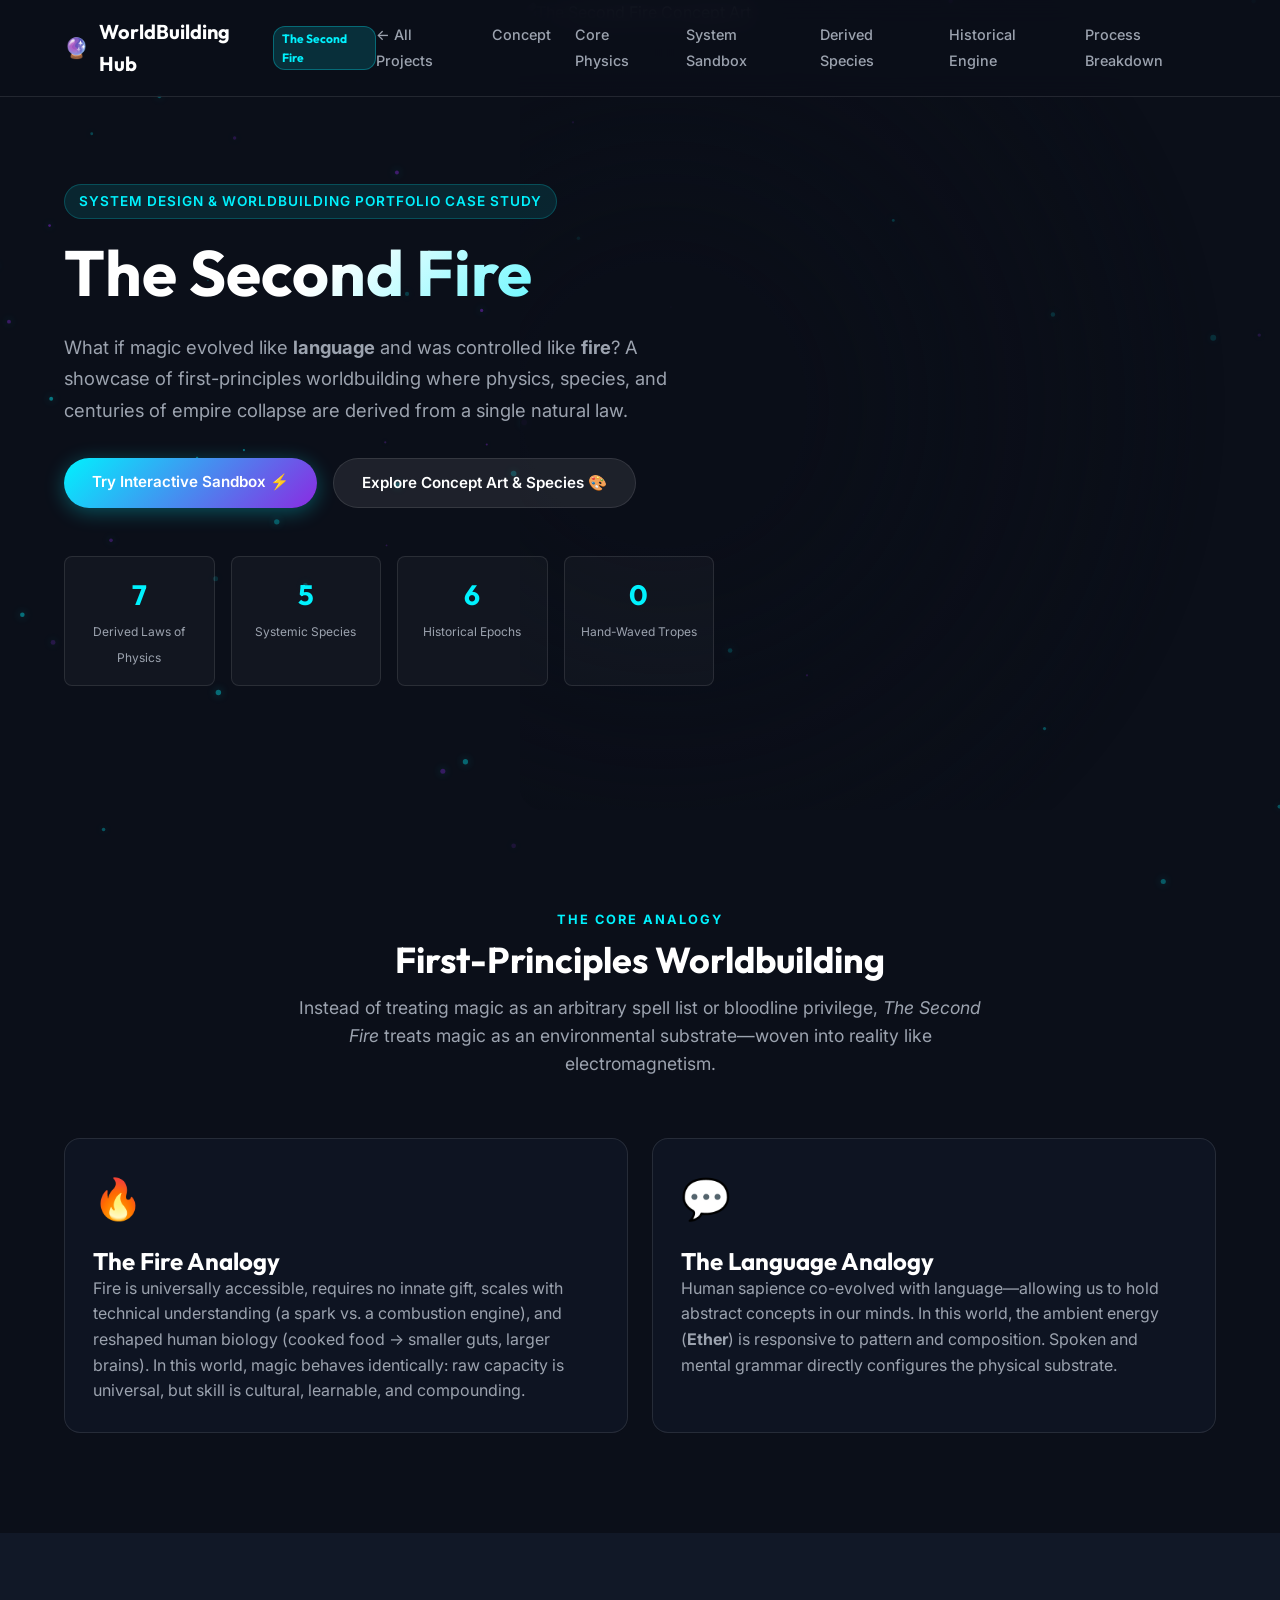
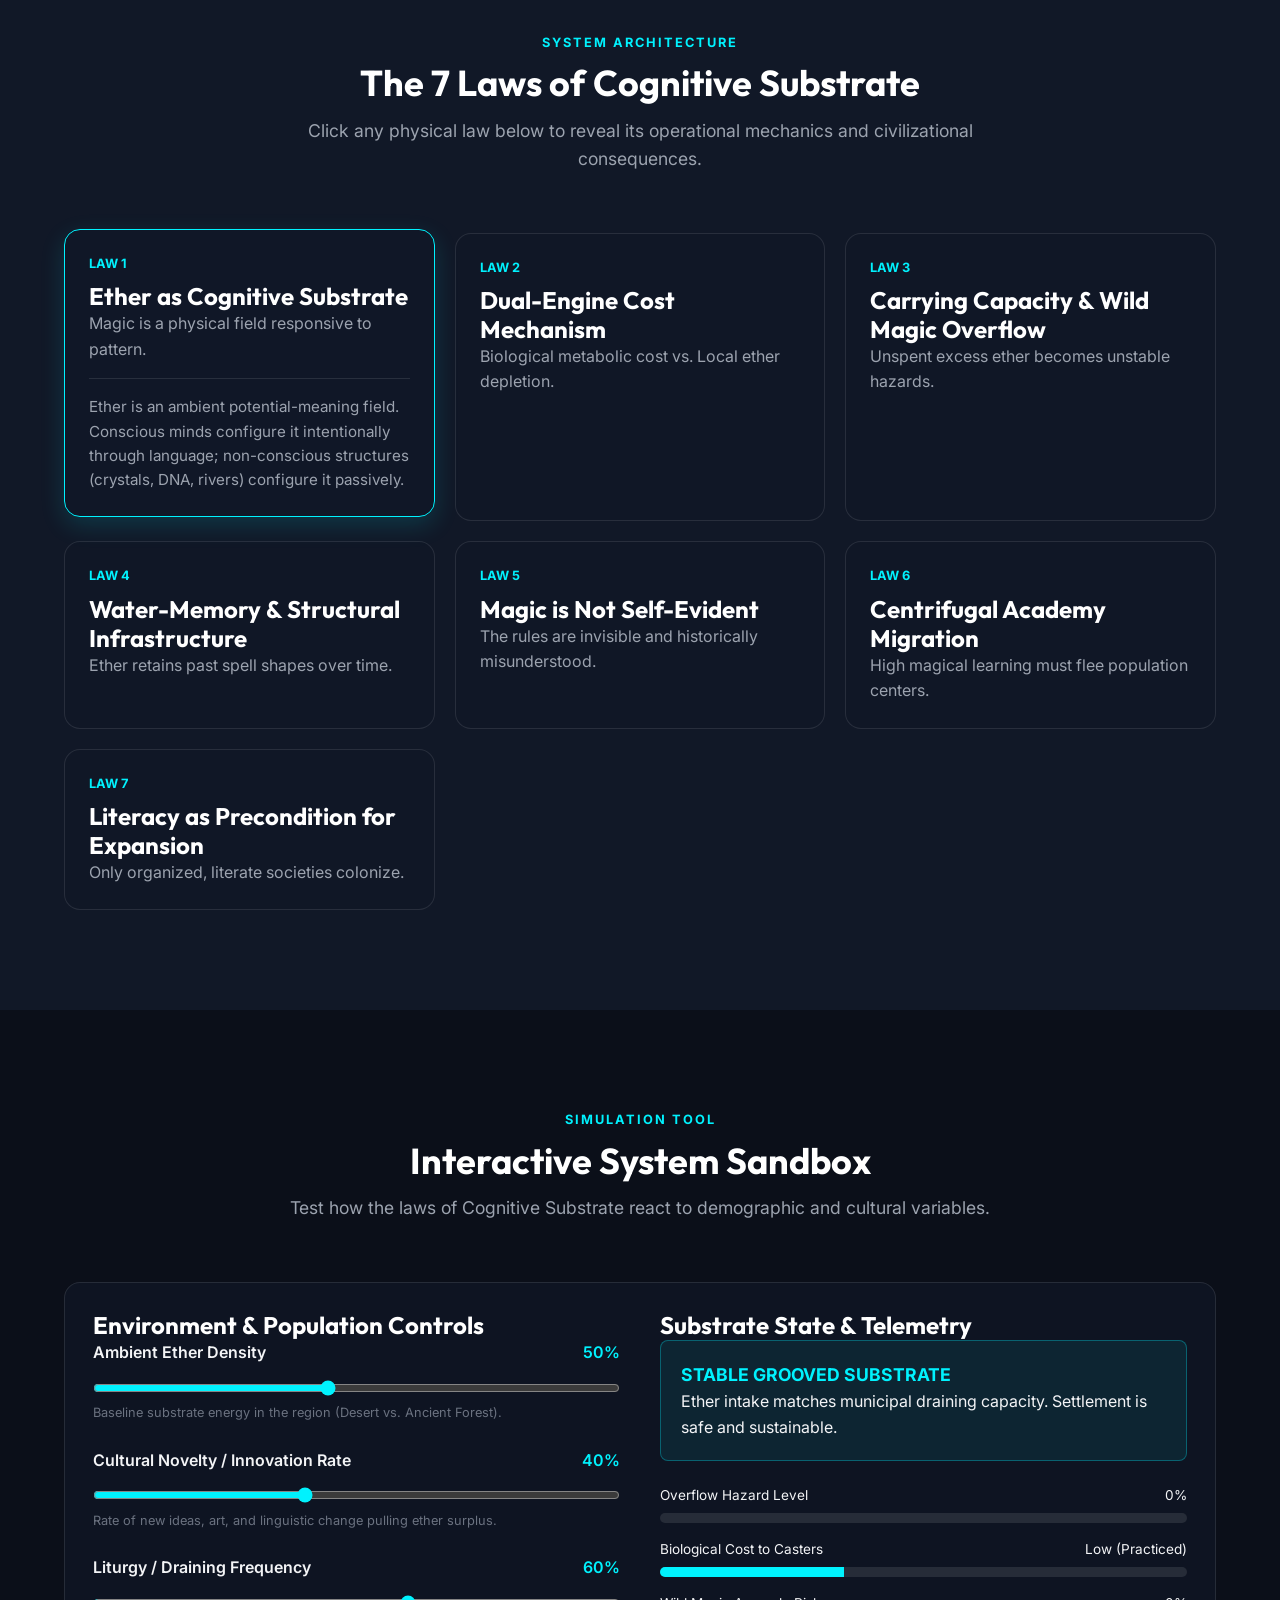
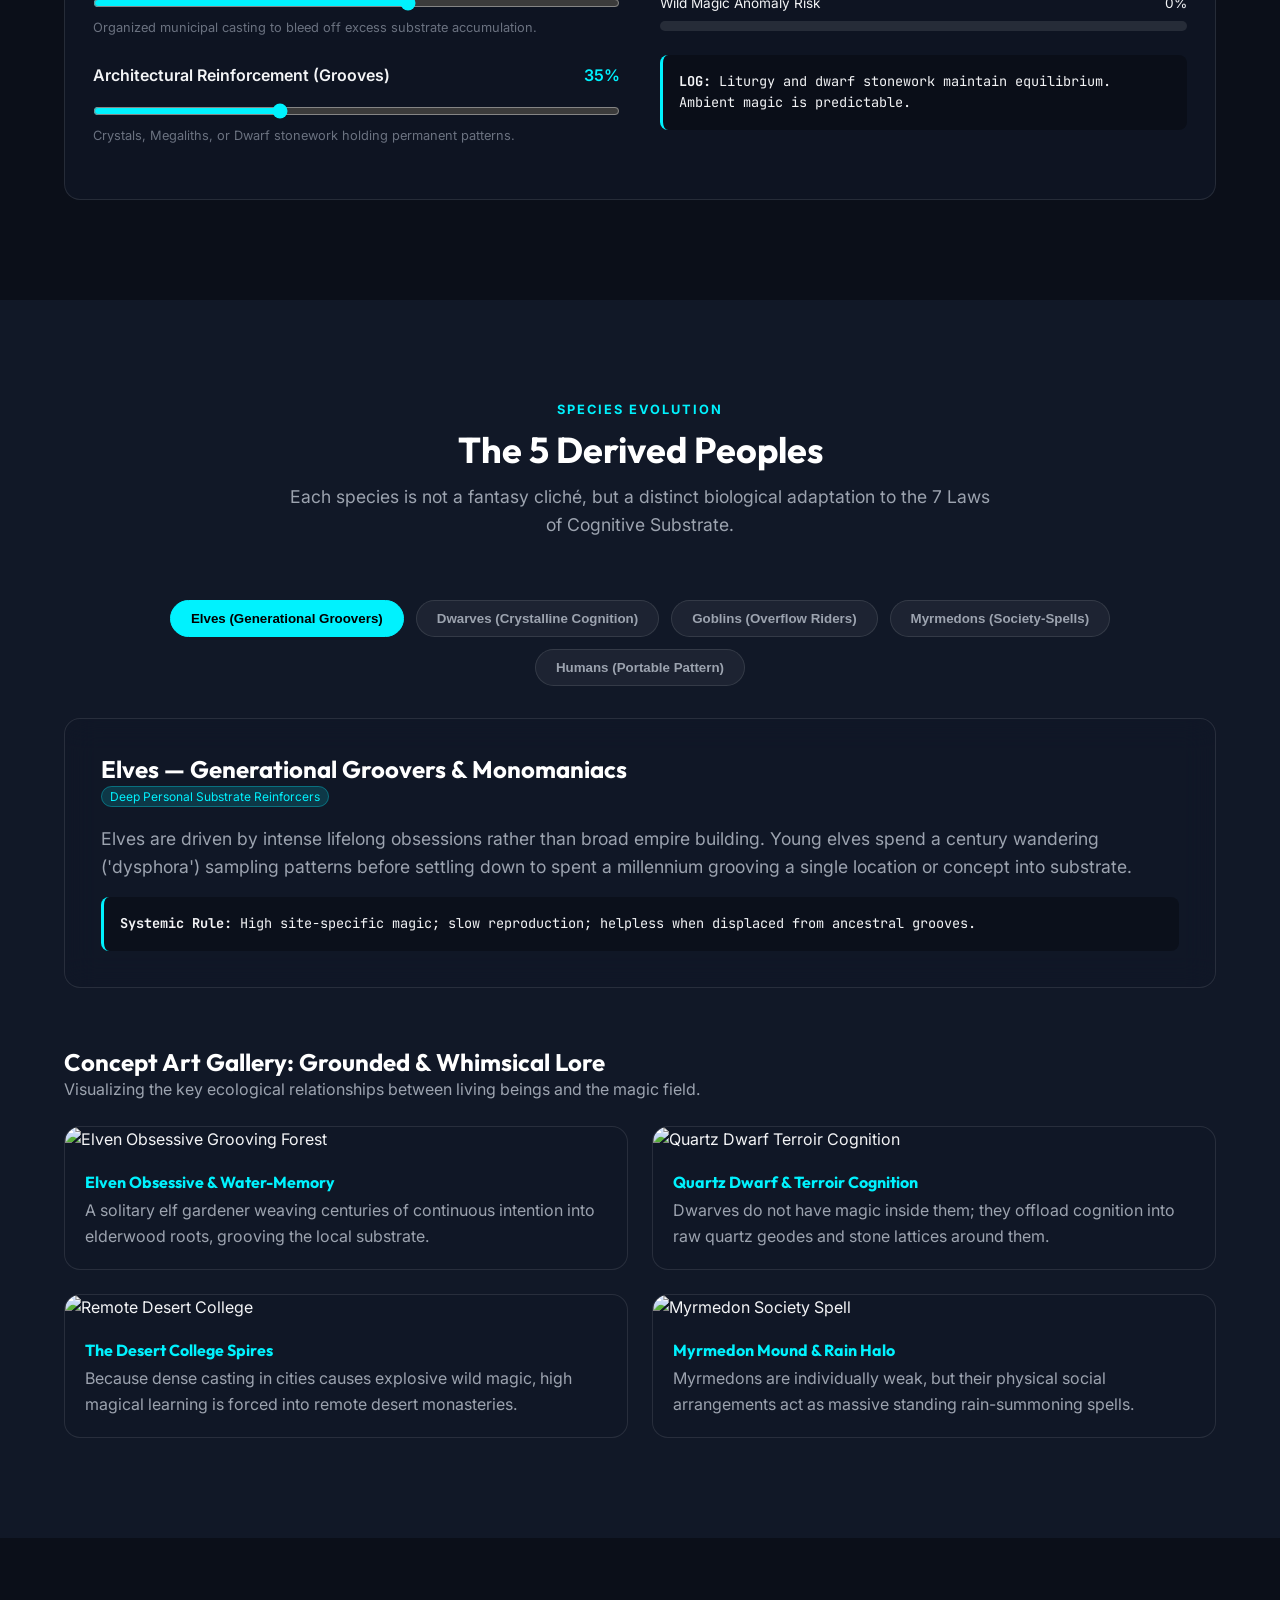
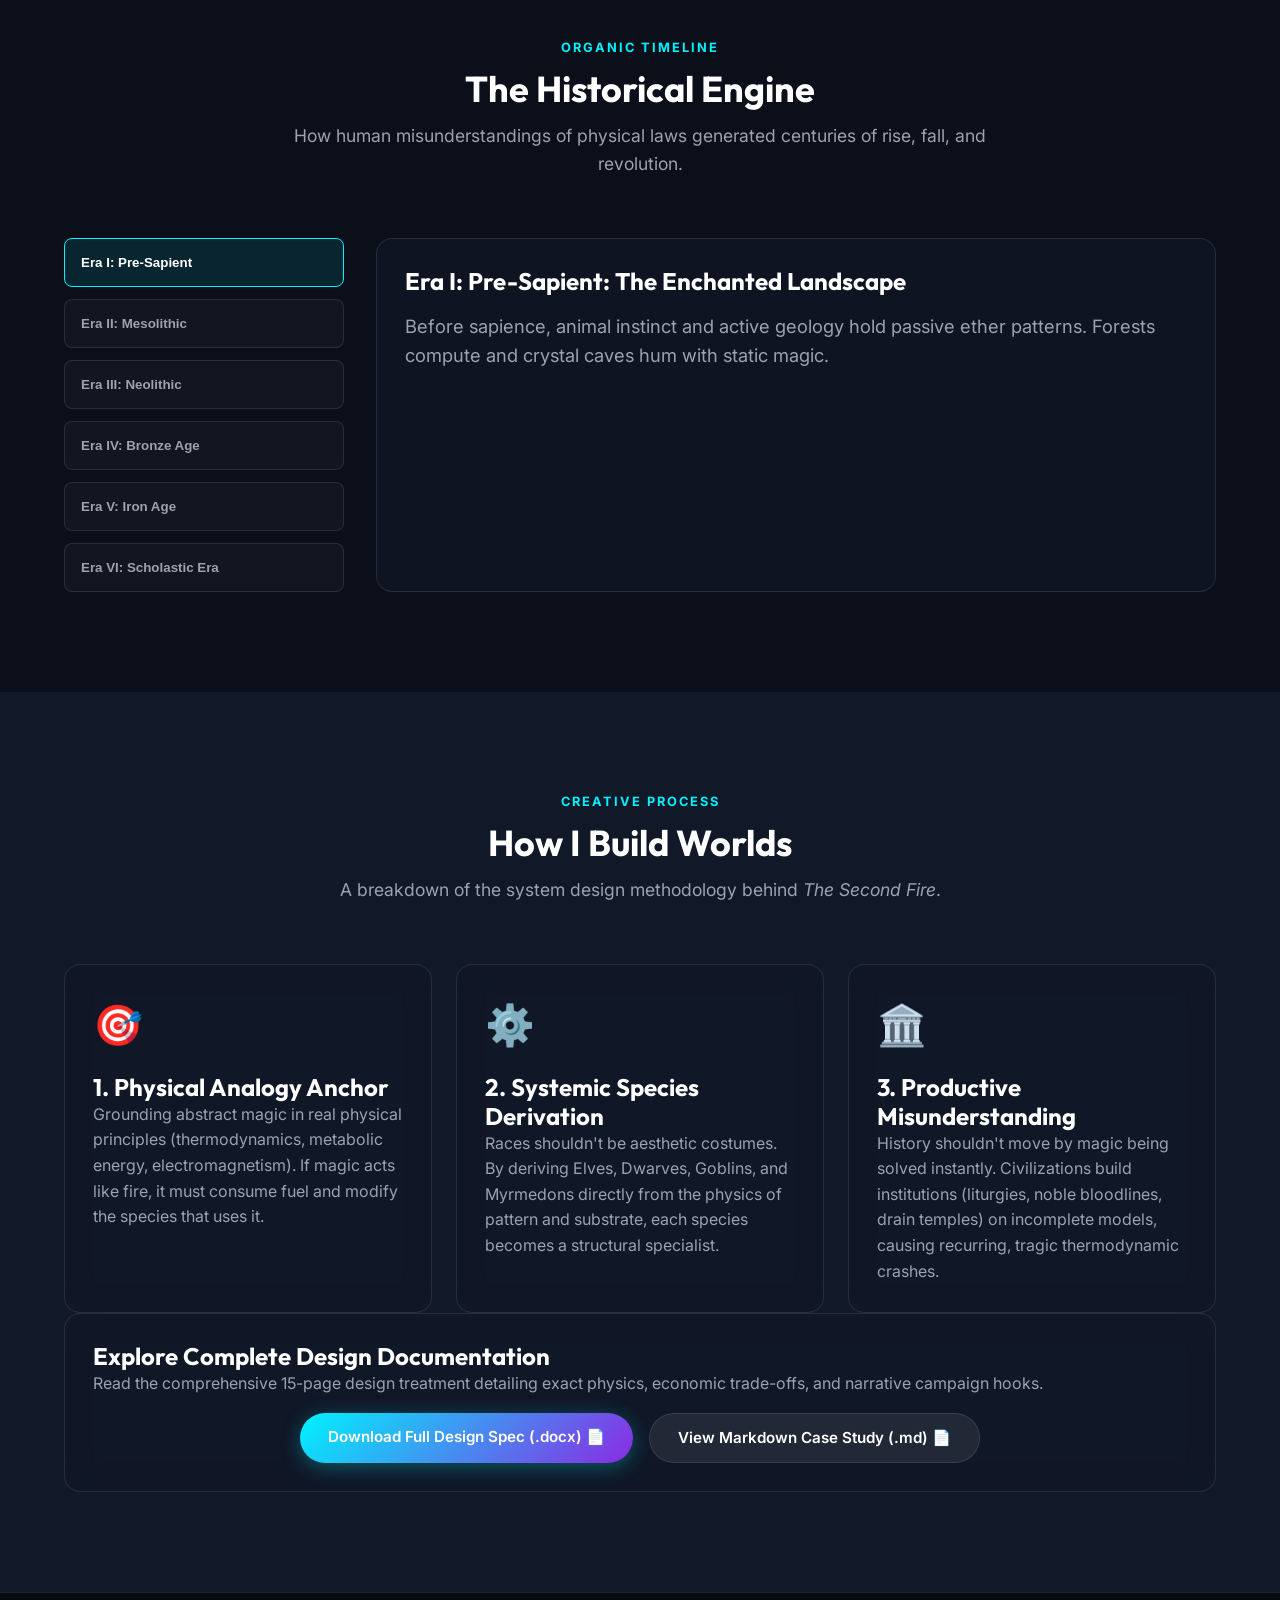
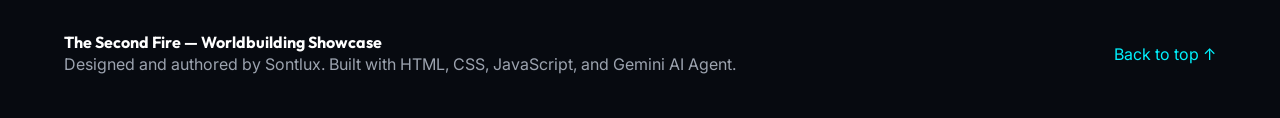
==== projects/the-second-fire/index.html @ ffd34982 "Intialize WorldBuilding repository hub with The Second Fire showcase" ====
<!DOCTYPE html>
<html lang="en">
<head>
    <meta charset="UTF-8">
    <meta name="viewport" content="width=device-width, initial-scale=1.0">
    <title>The Second Fire — Worldbuilding Process Showcase | Sontlux</title>
    <meta name="description" content="A portfolio showcase of Sontlux's first-principles worldbuilding process, introducing 'The Second Fire' cognitive substrate magic system.">
    <link rel="preconnect" href="https://fonts.googleapis.com">
    <link rel="preconnect" href="https://fonts.gstatic.com" crossorigin>
    <link href="https://fonts.googleapis.com/css2?family=Inter:wght@300;400;500;600;700&family=Outfit:wght@400;600;700;800&family=JetBrains+Mono:wght@400;500&display=swap" rel="stylesheet">
    <link rel="stylesheet" href="styles.css">
</head>
<body class="dark-theme">
    <!-- Ether Canvas Particle Background -->
    <canvas id="ether-canvas"></canvas>

    <!-- Navigation Header -->
    <nav class="navbar" id="navbar">
        <div class="nav-container">
            <a href="../../index.html" class="nav-logo">
                <span class="logo-icon">🔮</span>
                <span class="logo-text">WorldBuilding Hub</span>
                <span class="logo-badge">The Second Fire</span>
            </a>
            <ul class="nav-links">
                <li><a href="../../index.html">← All Projects</a></li>
                <li><a href="#concept">Concept</a></li>
                <li><a href="#physics">Core Physics</a></li>
                <li><a href="#sandbox">System Sandbox</a></li>
                <li><a href="#peoples">Derived Species</a></li>
                <li><a href="#history">Historical Engine</a></li>
                <li><a href="#methodology">Process Breakdown</a></li>
            </ul>
        </div>
    </nav>

    <!-- Main Content Container -->
    <main>
        <!-- Hero Section -->
        <section id="hero" class="hero-section">
            <div class="hero-backdrop">
                <img src="C:/Users/adven/.gemini/antigravity/brain/796a590e-9b4f-4f6d-92c0-e462bbb35b74/second_fire_hero_1784848595653.jpg" alt="The Second Fire Concept Art" class="hero-img">
                <div class="hero-overlay"></div>
            </div>
            <div class="hero-content">
                <div class="hero-tag">System Design & Worldbuilding Portfolio Case Study</div>
                <h1 class="hero-title">The Second Fire</h1>
                <p class="hero-subtitle">
                    What if magic evolved like <strong>language</strong> and was controlled like <strong>fire</strong>? 
                    A showcase of first-principles worldbuilding where physics, species, and centuries of empire collapse are derived from a single natural law.
                </p>
                <div class="hero-actions">
                    <a href="#sandbox" class="btn btn-primary">Try Interactive Sandbox ⚡</a>
                    <a href="#peoples" class="btn btn-secondary">Explore Concept Art & Species 🎨</a>
                </div>
                
                <!-- Quick Metric Cards -->
                <div class="hero-stats">
                    <div class="stat-card">
                        <span class="stat-val">7</span>
                        <span class="stat-lbl">Derived Laws of Physics</span>
                    </div>
                    <div class="stat-card">
                        <span class="stat-val">5</span>
                        <span class="stat-lbl">Systemic Species</span>
                    </div>
                    <div class="stat-card">
                        <span class="stat-val">6</span>
                        <span class="stat-lbl">Historical Epochs</span>
                    </div>
                    <div class="stat-card">
                        <span class="stat-val">0</span>
                        <span class="stat-lbl">Hand-Waved Tropes</span>
                    </div>
                </div>
            </div>
        </section>

        <!-- Concept Core Section -->
        <section id="concept" class="section">
            <div class="container">
                <div class="section-header">
                    <span class="section-subtitle">THE CORE ANALOGY</span>
                    <h2>First-Principles Worldbuilding</h2>
                    <p class="section-desc">
                        Instead of treating magic as an arbitrary spell list or bloodline privilege, <em>The Second Fire</em> treats magic as an environmental substrate—woven into reality like electromagnetism.
                    </p>
                </div>

                <div class="grid grid-2">
                    <div class="glass-card">
                        <div class="card-icon">🔥</div>
                        <h3>The Fire Analogy</h3>
                        <p>
                            Fire is universally accessible, requires no innate gift, scales with technical understanding (a spark vs. a combustion engine), and reshaped human biology (cooked food → smaller guts, larger brains). 
                            In this world, magic behaves identically: raw capacity is universal, but skill is cultural, learnable, and compounding.
                        </p>
                    </div>
                    <div class="glass-card">
                        <div class="card-icon">💬</div>
                        <h3>The Language Analogy</h3>
                        <p>
                            Human sapience co-evolved with language—allowing us to hold abstract concepts in our minds. In this world, the ambient energy (<strong>Ether</strong>) is responsive to pattern and composition. Spoken and mental grammar directly configures the physical substrate.
                        </p>
                    </div>
                </div>
            </div>
        </section>

        <!-- 7 Core Physics Laws Section -->
        <section id="physics" class="section bg-alt">
            <div class="container">
                <div class="section-header">
                    <span class="section-subtitle">SYSTEM ARCHITECTURE</span>
                    <h2>The 7 Laws of Cognitive Substrate</h2>
                    <p class="section-desc">Click any physical law below to reveal its operational mechanics and civilizational consequences.</p>
                </div>

                <div class="laws-grid" id="laws-container">
                    <!-- Dynamic Javascript Card Population -->
                </div>
            </div>
        </section>

        <!-- Interactive Physics Sandbox Section -->
        <section id="sandbox" class="section">
            <div class="container">
                <div class="section-header">
                    <span class="section-subtitle">SIMULATION TOOL</span>
                    <h2>Interactive System Sandbox</h2>
                    <p class="section-desc">Test how the laws of Cognitive Substrate react to demographic and cultural variables.</p>
                </div>

                <div class="sandbox-container glass-card">
                    <div class="sandbox-grid">
                        <!-- Controls Column -->
                        <div class="sandbox-controls">
                            <h3>Environment & Population Controls</h3>
                            
                            <div class="control-group">
                                <label for="range-ether">
                                    <span>Ambient Ether Density</span>
                                    <span class="val-display" id="val-ether">50%</span>
                                </label>
                                <input type="range" id="range-ether" min="10" max="100" value="50">
                                <span class="help-text">Baseline substrate energy in the region (Desert vs. Ancient Forest).</span>
                            </div>

                            <div class="control-group">
                                <label for="range-novelty">
                                    <span>Cultural Novelty / Innovation Rate</span>
                                    <span class="val-display" id="val-novelty">40%</span>
                                </label>
                                <input type="range" id="range-novelty" min="0" max="100" value="40">
                                <span class="help-text">Rate of new ideas, art, and linguistic change pulling ether surplus.</span>
                            </div>

                            <div class="control-group">
                                <label for="range-liturgy">
                                    <span>Liturgy / Draining Frequency</span>
                                    <span class="val-display" id="val-liturgy">60%</span>
                                </label>
                                <input type="range" id="range-liturgy" min="0" max="100" value="60">
                                <span class="help-text">Organized municipal casting to bleed off excess substrate accumulation.</span>
                            </div>

                            <div class="control-group">
                                <label for="range-reinforce">
                                    <span>Architectural Reinforcement (Grooves)</span>
                                    <span class="val-display" id="val-reinforce">35%</span>
                                </label>
                                <input type="range" id="range-reinforce" min="0" max="100" value="35">
                                <span class="help-text">Crystals, Megaliths, or Dwarf stonework holding permanent patterns.</span>
                            </div>
                        </div>

                        <!-- Telemetry Output Column -->
                        <div class="sandbox-telemetry">
                            <h3>Substrate State & Telemetry</h3>
                            
                            <div class="status-box" id="status-indicator">
                                <div class="status-title" id="status-text">STABLE GROOVED SUBSTRATE</div>
                                <div class="status-desc" id="status-subtext">Ether intake matches draining capacity. Settlement is safe.</div>
                            </div>

                            <div class="meter-list">
                                <div class="meter-item">
                                    <div class="meter-label">
                                        <span>Overflow Hazard Level</span>
                                        <span id="val-meter-overflow">25%</span>
                                    </div>
                                    <div class="meter-bar-bg"><div class="meter-bar-fill" id="bar-overflow" style="width: 25%;"></div></div>
                                </div>

                                <div class="meter-item">
                                    <div class="meter-label">
                                        <span>Biological Cost to Casters</span>
                                        <span id="val-meter-cost">Moderate</span>
                                    </div>
                                    <div class="meter-bar-bg"><div class="meter-bar-fill cyan" id="bar-cost" style="width: 50%;"></div></div>
                                </div>

                                <div class="meter-item">
                                    <div class="meter-label">
                                        <span>Wild Magic Anomaly Risk</span>
                                        <span id="val-meter-anomaly">Low (12%)</span>
                                    </div>
                                    <div class="meter-bar-bg"><div class="meter-bar-fill purple" id="bar-anomaly" style="width: 12%;"></div></div>
                                </div>
                            </div>

                            <div class="sandbox-prediction" id="sandbox-log">
                                <strong>System Log:</strong> Settlement liturgy successfully balances local ether draw. No spontaneous elemental golems detected.
                            </div>
                        </div>
                    </div>
                </div>
            </div>
        </section>

        <!-- Derived Species & Concept Art Gallery -->
        <section id="peoples" class="section bg-alt">
            <div class="container">
                <div class="section-header">
                    <span class="section-subtitle">SPECIES EVOLUTION</span>
                    <h2>The 5 Derived Peoples</h2>
                    <p class="section-desc">Each species is not a fantasy cliché, but a distinct biological adaptation to the 7 Laws of Cognitive Substrate.</p>
                </div>

                <!-- Species Tabs -->
                <div class="species-tabs">
                    <button class="tab-btn active" data-species="elves">Elves (Generational Groovers)</button>
                    <button class="tab-btn" data-species="dwarves">Dwarves (Crystalline Cognition)</button>
                    <button class="tab-btn" data-species="goblins">Goblins (Overflow Riders)</button>
                    <button class="tab-btn" data-species="myrmedons">Myrmedons (Society-Spells)</button>
                    <button class="tab-btn" data-species="humans">Humans (Portable Pattern)</button>
                </div>

                <!-- Species Display Container -->
                <div class="species-card-display glass-card" id="species-content">
                    <!-- Populated via Javascript -->
                </div>

                <!-- Concept Art Carousel / Showcase -->
                <div class="concept-gallery-header">
                    <h3>Concept Art Gallery: Grounded & Whimsical Lore</h3>
                    <p>Visualizing the key ecological relationships between living beings and the magic field.</p>
                </div>

                <div class="gallery-grid">
                    <div class="gallery-card">
                        <img src="C:/Users/adven/.gemini/antigravity/brain/796a590e-9b4f-4f6d-92c0-e462bbb35b74/elven_groove_1784848604758.jpg" alt="Elven Obsessive Grooving Forest" class="gallery-img">
                        <div class="gallery-info">
                            <h4>Elven Obsessive & Water-Memory</h4>
                            <p>A solitary elf gardener weaving centuries of continuous intention into elderwood roots, grooving the local substrate.</p>
                        </div>
                    </div>

                    <div class="gallery-card">
                        <img src="C:/Users/adven/.gemini/antigravity/brain/796a590e-9b4f-4f6d-92c0-e462bbb35b74/dwarf_quartz_1784848615306.jpg" alt="Quartz Dwarf Terroir Cognition" class="gallery-img">
                        <div class="gallery-info">
                            <h4>Quartz Dwarf & Terroir Cognition</h4>
                            <p>Dwarves do not have magic inside them; they offload cognition into raw quartz geodes and stone lattices around them.</p>
                        </div>
                    </div>

                    <div class="gallery-card">
                        <img src="C:/Users/adven/.gemini/antigravity/brain/796a590e-9b4f-4f6d-92c0-e462bbb35b74/remote_college_1784848622939.jpg" alt="Remote Desert College" class="gallery-img">
                        <div class="gallery-info">
                            <h4>The Desert College Spires</h4>
                            <p>Because dense casting in cities causes explosive wild magic, high magical learning is forced into remote desert monasteries.</p>
                        </div>
                    </div>

                    <div class="gallery-card">
                        <img src="C:/Users/adven/.gemini/antigravity/brain/796a590e-9b4f-4f6d-92c0-e462bbb35b74/myrmedon_spire_1784848631031.jpg" alt="Myrmedon Society Spell" class="gallery-img">
                        <div class="gallery-info">
                            <h4>Myrmedon Mound & Rain Halo</h4>
                            <p>Myrmedons are individually weak, but their physical social arrangements act as massive standing rain-summoning spells.</p>
                        </div>
                    </div>
                </div>
            </div>
        </section>

        <!-- Historical Engine Section -->
        <section id="history" class="section">
            <div class="container">
                <div class="section-header">
                    <span class="section-subtitle">ORGANIC TIMELINE</span>
                    <h2>The Historical Engine</h2>
                    <p class="section-desc">How human misunderstandings of physical laws generated centuries of rise, fall, and revolution.</p>
                </div>

                <div class="timeline-stepper">
                    <div class="step-nav" id="timeline-nav">
                        <!-- Populated by JS -->
                    </div>
                    
                    <div class="step-content glass-card" id="timeline-display">
                        <!-- Populated by JS -->
                    </div>
                </div>
            </div>
        </section>

        <!-- Process Breakdown / Methodology Section -->
        <section id="methodology" class="section bg-alt">
            <div class="container">
                <div class="section-header">
                    <span class="section-subtitle">CREATIVE PROCESS</span>
                    <h2>How I Build Worlds</h2>
                    <p class="section-desc">A breakdown of the system design methodology behind <em>The Second Fire</em>.</p>
                </div>

                <div class="grid grid-3">
                    <div class="glass-card">
                        <div class="card-icon">🎯</div>
                        <h3>1. Physical Analogy Anchor</h3>
                        <p>Grounding abstract magic in real physical principles (thermodynamics, metabolic energy, electromagnetism). If magic acts like fire, it must consume fuel and modify the species that uses it.</p>
                    </div>

                    <div class="glass-card">
                        <div class="card-icon">⚙️</div>
                        <h3>2. Systemic Species Derivation</h3>
                        <p>Races shouldn't be aesthetic costumes. By deriving Elves, Dwarves, Goblins, and Myrmedons directly from the physics of pattern and substrate, each species becomes a structural specialist.</p>
                    </div>

                    <div class="glass-card">
                        <div class="card-icon">🏛️</div>
                        <h3>3. Productive Misunderstanding</h3>
                        <p>History shouldn't move by magic being solved instantly. Civilizations build institutions (liturgies, noble bloodlines, drain temples) on incomplete models, causing recurring, tragic thermodynamic crashes.</p>
                    </div>
                </div>

                <div class="case-study-download glass-card text-center margin-top">
                    <h3>Explore Complete Design Documentation</h3>
                    <p>Read the comprehensive 15-page design treatment detailing exact physics, economic trade-offs, and narrative campaign hooks.</p>
                    <div style="display: flex; gap: 16px; justify-content: center; margin-top: 16px; flex-wrap: wrap;">
                        <a href="The Second Fire - World & System Design.docx" class="btn btn-primary" download>Download Full Design Spec (.docx) 📄</a>
                        <a href="portfolio_case_study.md" class="btn btn-secondary" target="_blank">View Markdown Case Study (.md) 📄</a>
                    </div>
                </div>
            </div>
        </section>
    </main>

    <!-- Footer -->
    <footer class="footer">
        <div class="container">
            <div class="footer-content">
                <div>
                    <h4>The Second Fire — Worldbuilding Showcase</h4>
                    <p>Designed and authored by Sontlux. Built with HTML, CSS, JavaScript, and Gemini AI Agent.</p>
                </div>
                <div class="footer-links">
                    <a href="#hero">Back to top ↑</a>
                </div>
            </div>
        </div>
    </footer>

    <script src="app.js"></script>
</body>
</html>
---- projects/the-second-fire/styles.css ----
/* ==========================================================================
   THE SECOND FIRE — DESIGN SYSTEM & STYLESHEET
   Aesthetics: Dark Mode, Glassmorphism, Ether Cyan & Fire Amber Glow
   ========================================================================== */

:root {
    --bg-dark: #0B0F19;
    --bg-alt: #111827;
    --card-bg: rgba(17, 24, 39, 0.7);
    --card-border: rgba(255, 255, 255, 0.1);
    
    --primary-cyan: #00F2FE;
    --primary-violet: #8A2BE2;
    --primary-amber: #FF6B35;
    
    --text-main: #F3F4F6;
    --text-muted: #9CA3AF;
    --text-dim: #6B7280;
    
    --font-heading: 'Outfit', sans-serif;
    --font-body: 'Inter', sans-serif;
    --font-code: 'JetBrains Mono', monospace;
    
    --radius-sm: 8px;
    --radius-md: 16px;
    --radius-lg: 24px;
    
    --transition: all 0.3s cubic-bezier(0.4, 0, 0.2, 1);
}

/* Base Setup */
* {
    margin: 0;
    padding: 0;
    box-sizing: border-box;
}

html {
    scroll-behavior: smooth;
    font-size: 16px;
}

body.dark-theme {
    background-color: var(--bg-dark);
    color: var(--text-main);
    font-family: var(--font-body);
    line-height: 1.6;
    overflow-x: hidden;
    position: relative;
}

#ether-canvas {
    position: fixed;
    top: 0;
    left: 0;
    width: 100vw;
    height: 100vh;
    z-index: -1;
    pointer-events: none;
    opacity: 0.6;
}

.container {
    max-width: 1200px;
    margin: 0 auto;
    padding: 0 24px;
}

/* Typography */
h1, h2, h3, h4 {
    font-family: var(--font-heading);
    color: #FFFFFF;
    font-weight: 700;
    line-height: 1.2;
}

h1 { font-size: 3.5rem; }
h2 { font-size: 2.25rem; }
h3 { font-size: 1.5rem; }

p { color: var(--text-muted); }

/* Navigation */
.navbar {
    position: fixed;
    top: 0;
    left: 0;
    width: 100%;
    z-index: 1000;
    background: rgba(11, 15, 25, 0.85);
    backdrop-filter: blur(12px);
    border-bottom: 1px solid var(--card-border);
    padding: 16px 0;
}

.nav-container {
    max-width: 1200px;
    margin: 0 auto;
    padding: 0 24px;
    display: flex;
    justify-content: space-between;
    align-items: center;
}

.nav-logo {
    display: flex;
    align-items: center;
    gap: 10px;
    text-decoration: none;
    color: #FFF;
    font-family: var(--font-heading);
    font-weight: 700;
    font-size: 1.25rem;
}

.logo-badge {
    font-size: 0.75rem;
    background: rgba(0, 242, 254, 0.15);
    color: var(--primary-cyan);
    padding: 2px 8px;
    border-radius: 12px;
    border: 1px solid rgba(0, 242, 254, 0.3);
}

.nav-links {
    display: flex;
    list-style: none;
    gap: 24px;
}

.nav-links a {
    color: var(--text-muted);
    text-decoration: none;
    font-size: 0.9rem;
    font-weight: 500;
    transition: var(--transition);
}

.nav-links a:hover {
    color: var(--primary-cyan);
}

/* Buttons */
.btn {
    display: inline-block;
    padding: 12px 28px;
    border-radius: 30px;
    font-weight: 600;
    font-size: 0.95rem;
    text-decoration: none;
    transition: var(--transition);
    cursor: pointer;
    border: none;
}

.btn-primary {
    background: linear-gradient(135deg, var(--primary-cyan), var(--primary-violet));
    color: #FFF;
    box-shadow: 0 4px 20px rgba(0, 242, 254, 0.3);
}

.btn-primary:hover {
    transform: translateY(-2px);
    box-shadow: 0 6px 28px rgba(0, 242, 254, 0.5);
}

.btn-secondary {
    background: rgba(255, 255, 255, 0.08);
    color: #FFF;
    border: 1px solid var(--card-border);
}

.btn-secondary:hover {
    background: rgba(255, 255, 255, 0.15);
    transform: translateY(-2px);
}

/* Glassmorphism Cards */
.glass-card {
    background: var(--card-bg);
    backdrop-filter: blur(16px);
    border: 1px solid var(--card-border);
    border-radius: var(--radius-md);
    padding: 28px;
    transition: var(--transition);
}

.glass-card:hover {
    border-color: rgba(0, 242, 254, 0.3);
    box-shadow: 0 8px 32px rgba(0, 0, 0, 0.4);
}

/* Hero Section */
.hero-section {
    position: relative;
    min-height: 90vh;
    display: flex;
    align-items: center;
    padding: 140px 24px 80px;
    max-width: 1200px;
    margin: 0 auto;
}

.hero-backdrop {
    position: absolute;
    top: 0;
    right: 0;
    width: 60%;
    height: 100%;
    z-index: -1;
    overflow: hidden;
    border-radius: var(--radius-lg);
    opacity: 0.85;
}

.hero-img {
    width: 100%;
    height: 100%;
    object-fit: cover;
    mask-image: linear-gradient(to right, rgba(0,0,0,0) 0%, rgba(0,0,0,1) 40%);
    -webkit-mask-image: linear-gradient(to right, rgba(0,0,0,0) 0%, rgba(0,0,0,1) 40%);
}

.hero-overlay {
    position: absolute;
    inset: 0;
    background: radial-gradient(circle at 20% 50%, var(--bg-dark) 20%, transparent 80%);
}

.hero-content {
    max-width: 650px;
}

.hero-tag {
    display: inline-block;
    color: var(--primary-cyan);
    font-size: 0.85rem;
    font-weight: 600;
    letter-spacing: 1px;
    text-transform: uppercase;
    margin-bottom: 16px;
    background: rgba(0, 242, 254, 0.1);
    padding: 6px 14px;
    border-radius: 20px;
    border: 1px solid rgba(0, 242, 254, 0.2);
}

.hero-title {
    font-size: 4rem;
    margin-bottom: 20px;
    background: linear-gradient(135deg, #FFFFFF 40%, var(--primary-cyan));
    -webkit-background-clip: text;
    -webkit-text-fill-color: transparent;
}

.hero-subtitle {
    font-size: 1.15rem;
    line-height: 1.7;
    margin-bottom: 32px;
}

.hero-actions {
    display: flex;
    gap: 16px;
    margin-bottom: 48px;
}

.hero-stats {
    display: grid;
    grid-template-columns: repeat(4, 1fr);
    gap: 16px;
}

.stat-card {
    background: rgba(255, 255, 255, 0.03);
    border: 1px solid var(--card-border);
    border-radius: var(--radius-sm);
    padding: 16px;
    text-align: center;
}

.stat-val {
    display: block;
    font-size: 1.75rem;
    font-weight: 700;
    color: var(--primary-cyan);
    font-family: var(--font-heading);
}

.stat-lbl {
    font-size: 0.75rem;
    color: var(--text-muted);
}

/* Sections */
.section {
    padding: 100px 0;
}

.bg-alt {
    background-color: var(--bg-alt);
}

.section-header {
    text-align: center;
    max-width: 700px;
    margin: 0 auto 60px;
}

.section-subtitle {
    font-size: 0.8rem;
    font-weight: 700;
    color: var(--primary-cyan);
    letter-spacing: 2px;
    text-transform: uppercase;
    display: block;
    margin-bottom: 8px;
}

.section-desc {
    font-size: 1.1rem;
    margin-top: 12px;
}

/* Grids */
.grid { display: grid; gap: 24px; }
.grid-2 { grid-template-columns: repeat(2, 1fr); }
.grid-3 { grid-template-columns: repeat(3, 1fr); }

.card-icon {
    font-size: 2.5rem;
    margin-bottom: 16px;
}

/* 7 Laws Accordion/Grid */
.laws-grid {
    display: grid;
    grid-template-columns: repeat(auto-fit, minmax(350px, 1fr));
    gap: 20px;
}

.law-card {
    background: var(--card-bg);
    border: 1px solid var(--card-border);
    border-radius: var(--radius-md);
    padding: 24px;
    cursor: pointer;
    transition: var(--transition);
}

.law-card:hover, .law-card.active {
    border-color: var(--primary-cyan);
    transform: translateY(-4px);
    box-shadow: 0 8px 24px rgba(0, 242, 254, 0.15);
}

.law-number {
    font-size: 0.8rem;
    font-weight: 700;
    color: var(--primary-cyan);
    margin-bottom: 8px;
}

.law-details {
    margin-top: 16px;
    padding-top: 16px;
    border-top: 1px solid rgba(255, 255, 255, 0.1);
    font-size: 0.95rem;
    color: var(--text-muted);
}

/* Sandbox */
.sandbox-grid {
    display: grid;
    grid-template-columns: 1fr 1fr;
    gap: 40px;
}

.control-group {
    margin-bottom: 24px;
}

.control-group label {
    display: flex;
    justify-content: space-between;
    font-weight: 600;
    margin-bottom: 8px;
}

.val-display {
    color: var(--primary-cyan);
}

input[type=range] {
    width: 100%;
    accent-color: var(--primary-cyan);
    background: rgba(255, 255, 255, 0.1);
    border-radius: 8px;
    height: 8px;
    outline: none;
}

.help-text {
    font-size: 0.8rem;
    color: var(--text-dim);
    display: block;
    margin-top: 4px;
}

.status-box {
    padding: 20px;
    border-radius: var(--radius-sm);
    margin-bottom: 24px;
    border: 1px solid rgba(0, 242, 254, 0.3);
    background: rgba(0, 242, 254, 0.08);
}

.status-title {
    font-size: 1.1rem;
    font-weight: 700;
    color: var(--primary-cyan);
}

.meter-list { margin-bottom: 24px; }
.meter-item { margin-bottom: 16px; }

.meter-label {
    display: flex;
    justify-content: space-between;
    font-size: 0.85rem;
    margin-bottom: 6px;
}

.meter-bar-bg {
    width: 100%;
    height: 10px;
    background: rgba(255, 255, 255, 0.1);
    border-radius: 5px;
    overflow: hidden;
}

.meter-bar-fill {
    height: 100%;
    background: var(--primary-amber);
    transition: width 0.4s ease;
}

.meter-bar-fill.cyan { background: var(--primary-cyan); }
.meter-bar-fill.purple { background: var(--primary-violet); }

.sandbox-prediction {
    padding: 16px;
    background: rgba(0, 0, 0, 0.3);
    border-radius: var(--radius-sm);
    font-family: var(--font-code);
    font-size: 0.85rem;
    border-left: 3px solid var(--primary-cyan);
}

/* Species Section & Gallery */
.species-tabs {
    display: flex;
    gap: 12px;
    justify-content: center;
    margin-bottom: 32px;
    flex-wrap: wrap;
}

.tab-btn {
    padding: 10px 20px;
    border-radius: 20px;
    background: rgba(255, 255, 255, 0.05);
    border: 1px solid var(--card-border);
    color: var(--text-muted);
    font-weight: 600;
    cursor: pointer;
    transition: var(--transition);
}

.tab-btn.active, .tab-btn:hover {
    background: var(--primary-cyan);
    color: #000;
    border-color: var(--primary-cyan);
}

.species-card-display {
    padding: 36px;
    margin-bottom: 60px;
}

.gallery-grid {
    display: grid;
    grid-template-columns: repeat(2, 1fr);
    gap: 24px;
    margin-top: 24px;
}

.gallery-card {
    background: var(--card-bg);
    border: 1px solid var(--card-border);
    border-radius: var(--radius-md);
    overflow: hidden;
}

.gallery-img {
    width: 100%;
    height: 260px;
    object-fit: cover;
    transition: var(--transition);
}

.gallery-card:hover .gallery-img {
    transform: scale(1.03);
}

.gallery-info {
    padding: 20px;
}

.gallery-info h4 {
    margin-bottom: 6px;
    color: var(--primary-cyan);
}

/* Timeline */
.timeline-stepper {
    display: grid;
    grid-template-columns: 280px 1fr;
    gap: 32px;
}

.step-nav {
    display: flex;
    flex-direction: column;
    gap: 12px;
}

.era-btn {
    padding: 16px;
    background: rgba(255, 255, 255, 0.03);
    border: 1px solid var(--card-border);
    border-radius: var(--radius-sm);
    color: var(--text-muted);
    text-align: left;
    cursor: pointer;
    transition: var(--transition);
}

.era-btn.active {
    border-color: var(--primary-cyan);
    background: rgba(0, 242, 254, 0.1);
    color: #FFF;
}

/* Footer */
.footer {
    padding: 40px 0;
    border-top: 1px solid var(--card-border);
    background: #070A10;
    color: var(--text-dim);
}

.footer-content {
    display: flex;
    justify-content: space-between;
    align-items: center;
}

.footer-links a {
    color: var(--primary-cyan);
    text-decoration: none;
}

/* Responsive */
@media (max-width: 900px) {
    .hero-title { font-size: 2.75rem; }
    .grid-2, .grid-3, .sandbox-grid, .gallery-grid, .timeline-stepper {
        grid-template-columns: 1fr;
    }
    .hero-backdrop { width: 100%; opacity: 0.3; }
    .hero-stats { grid-template-columns: repeat(2, 1fr); }
}
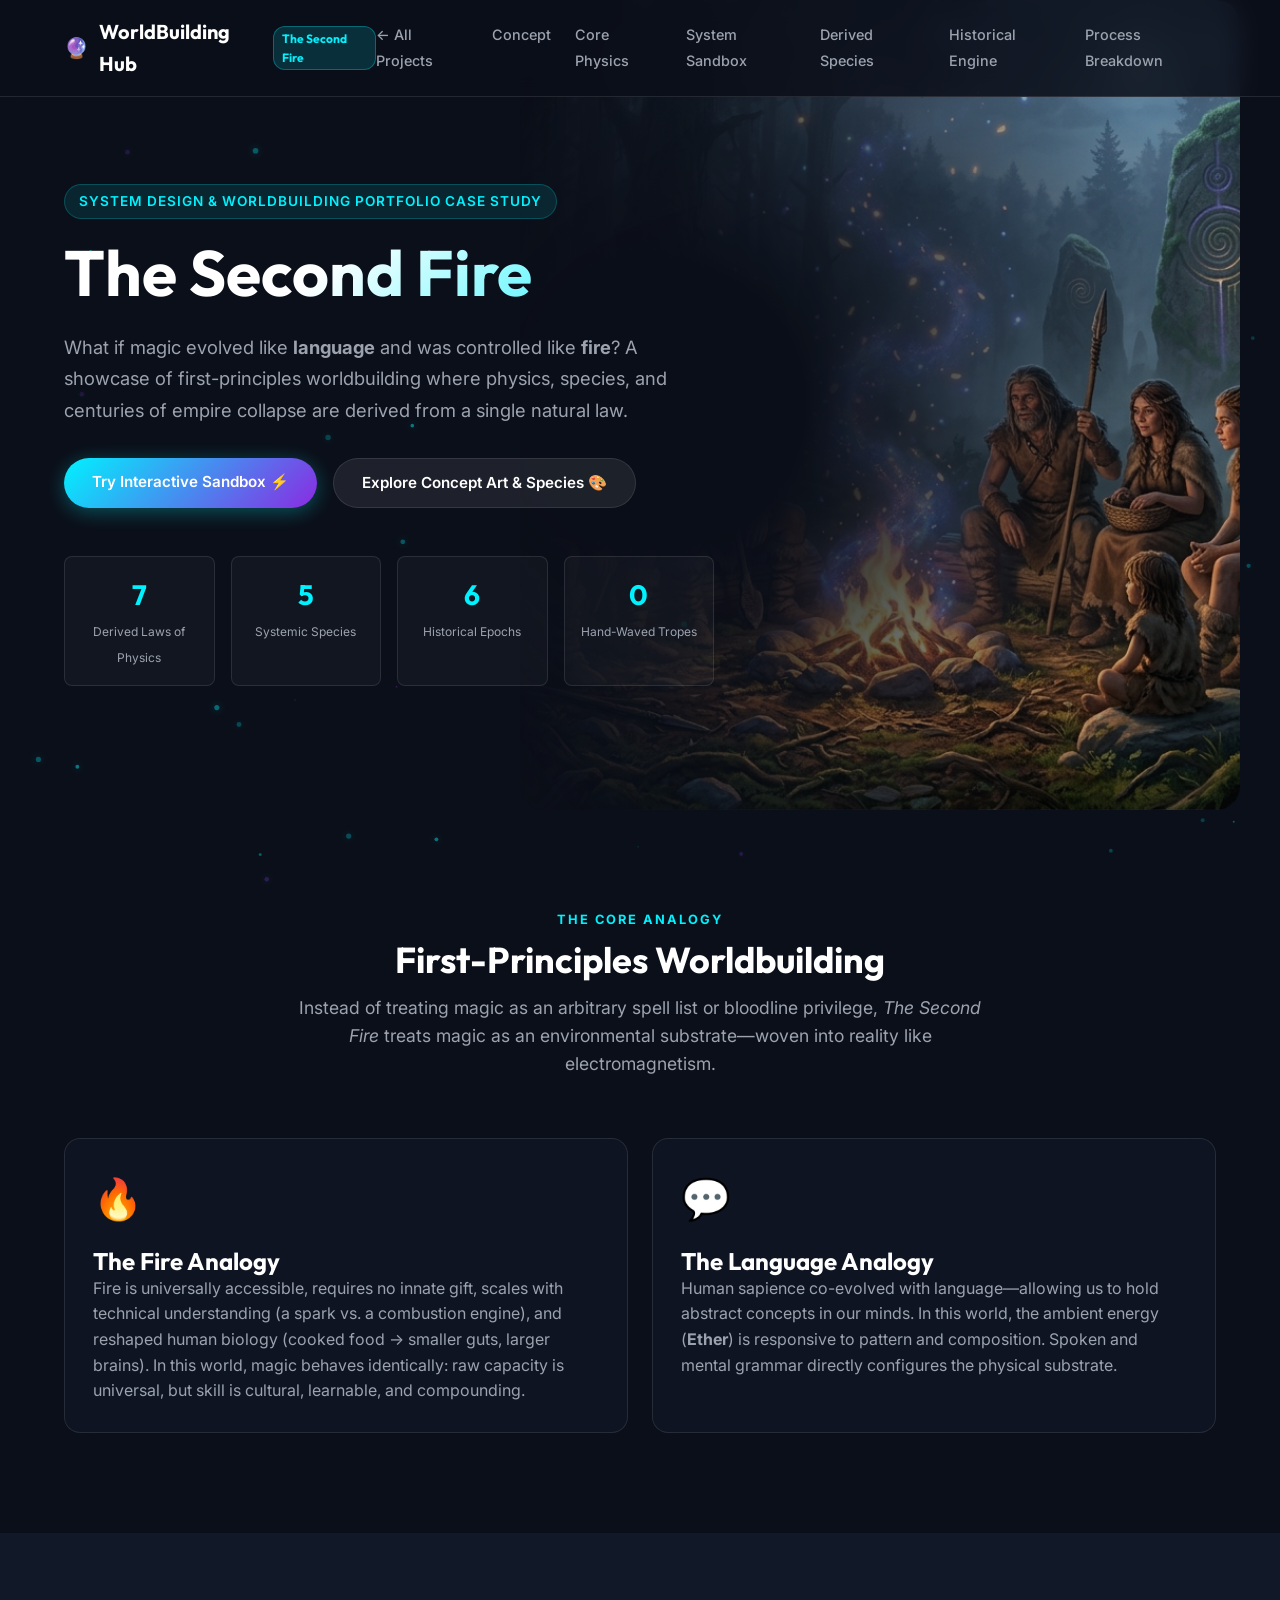
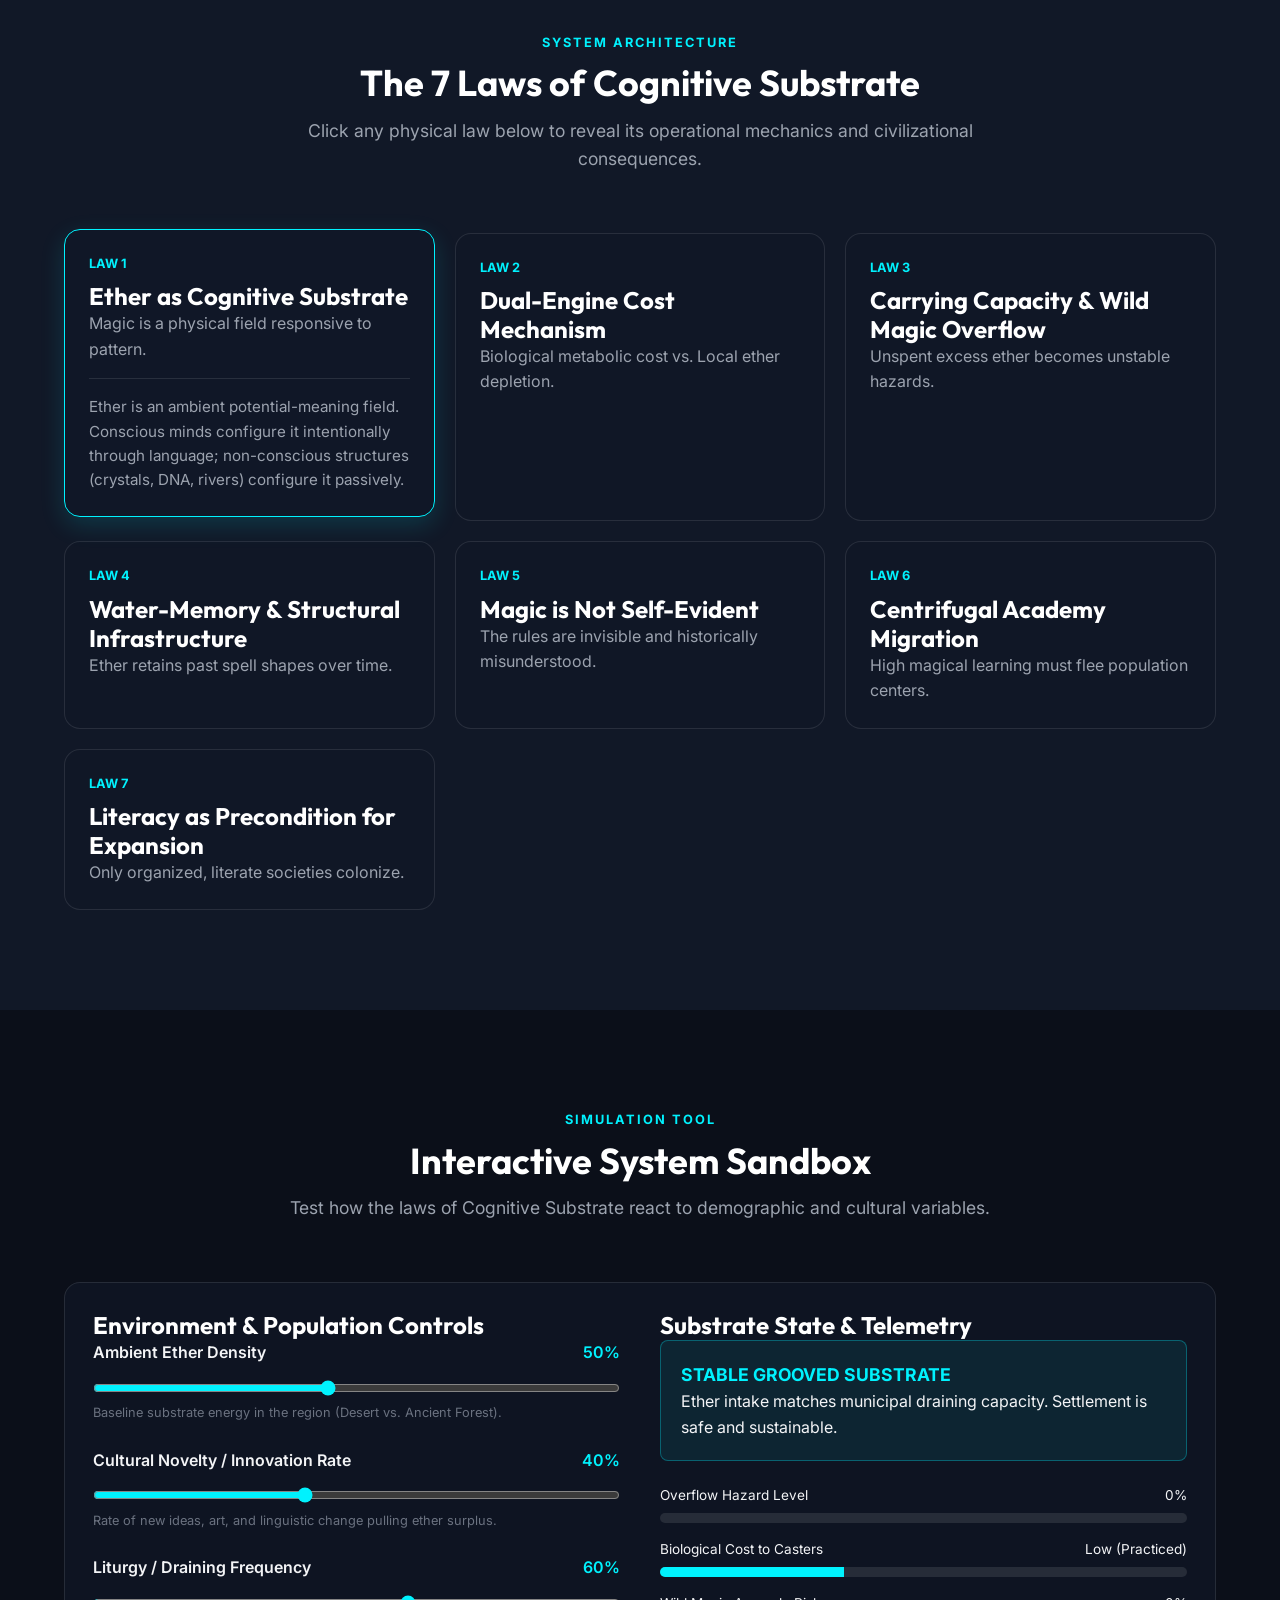
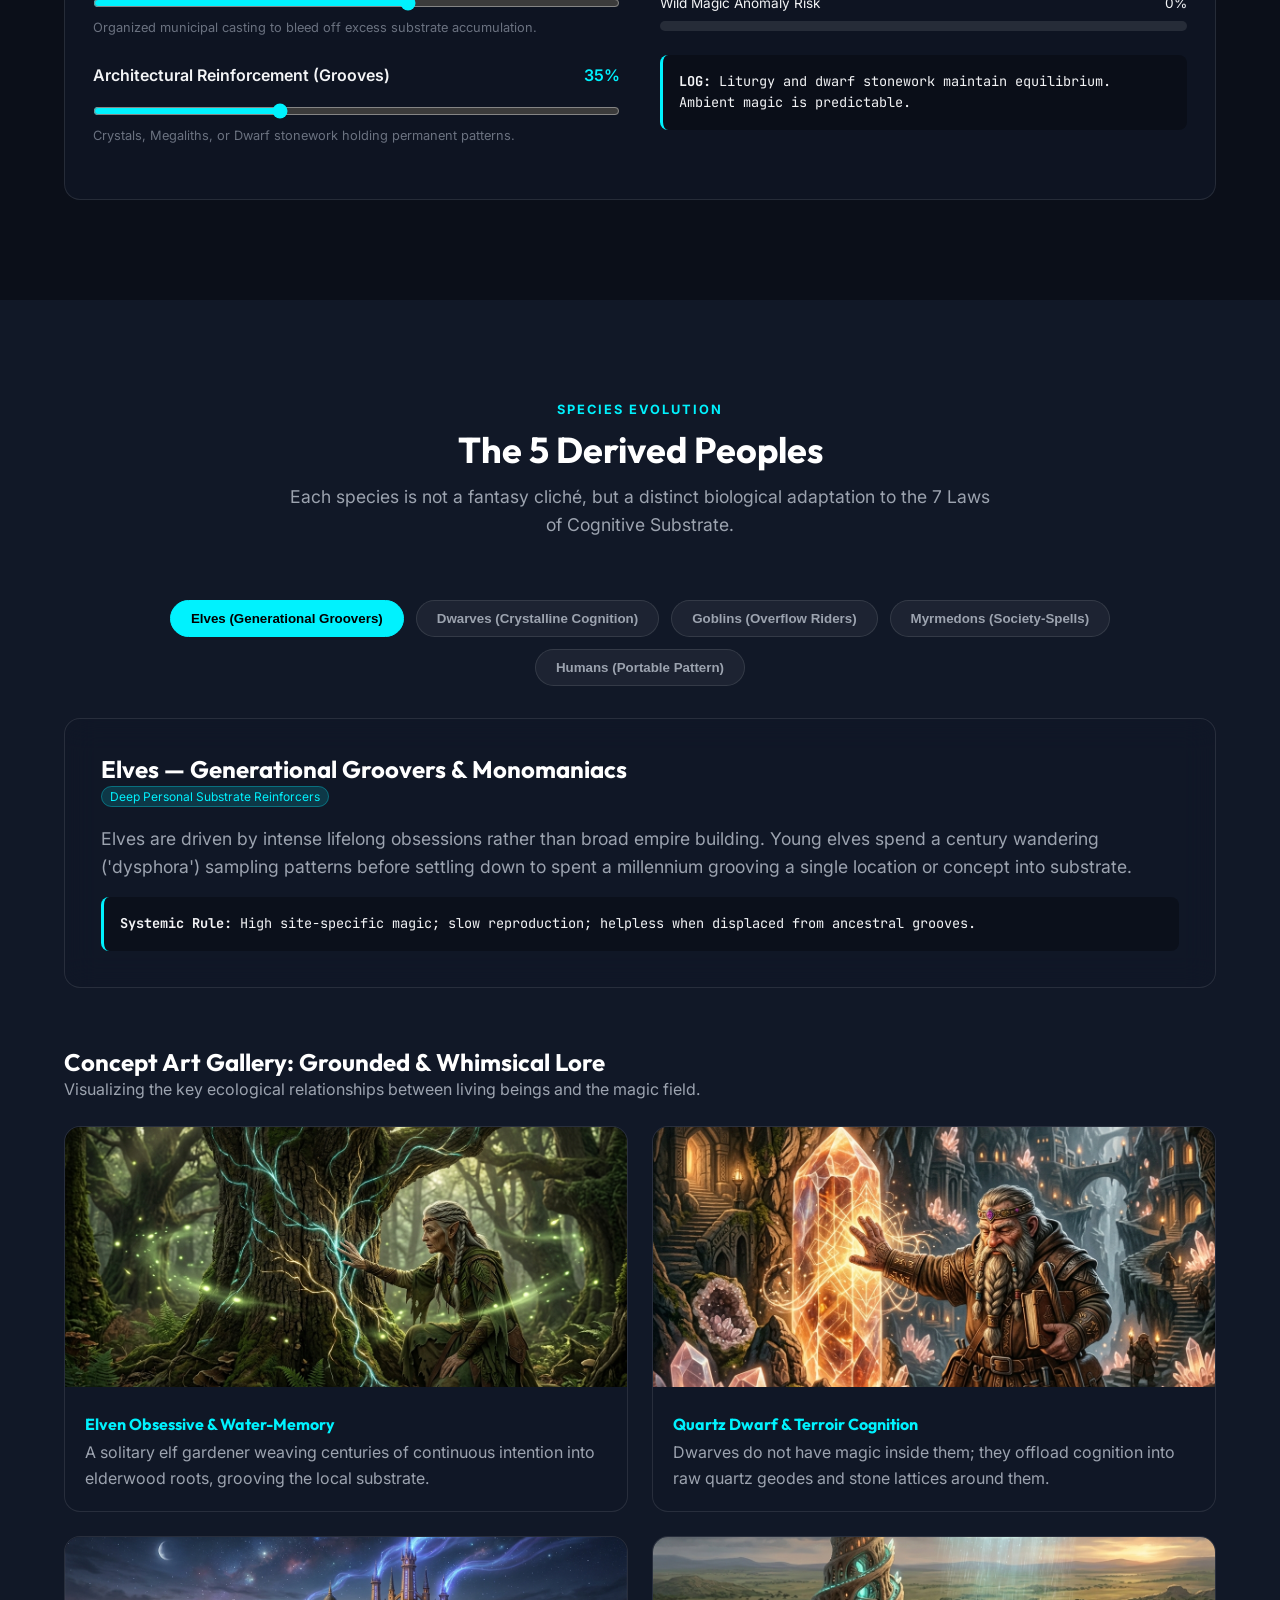
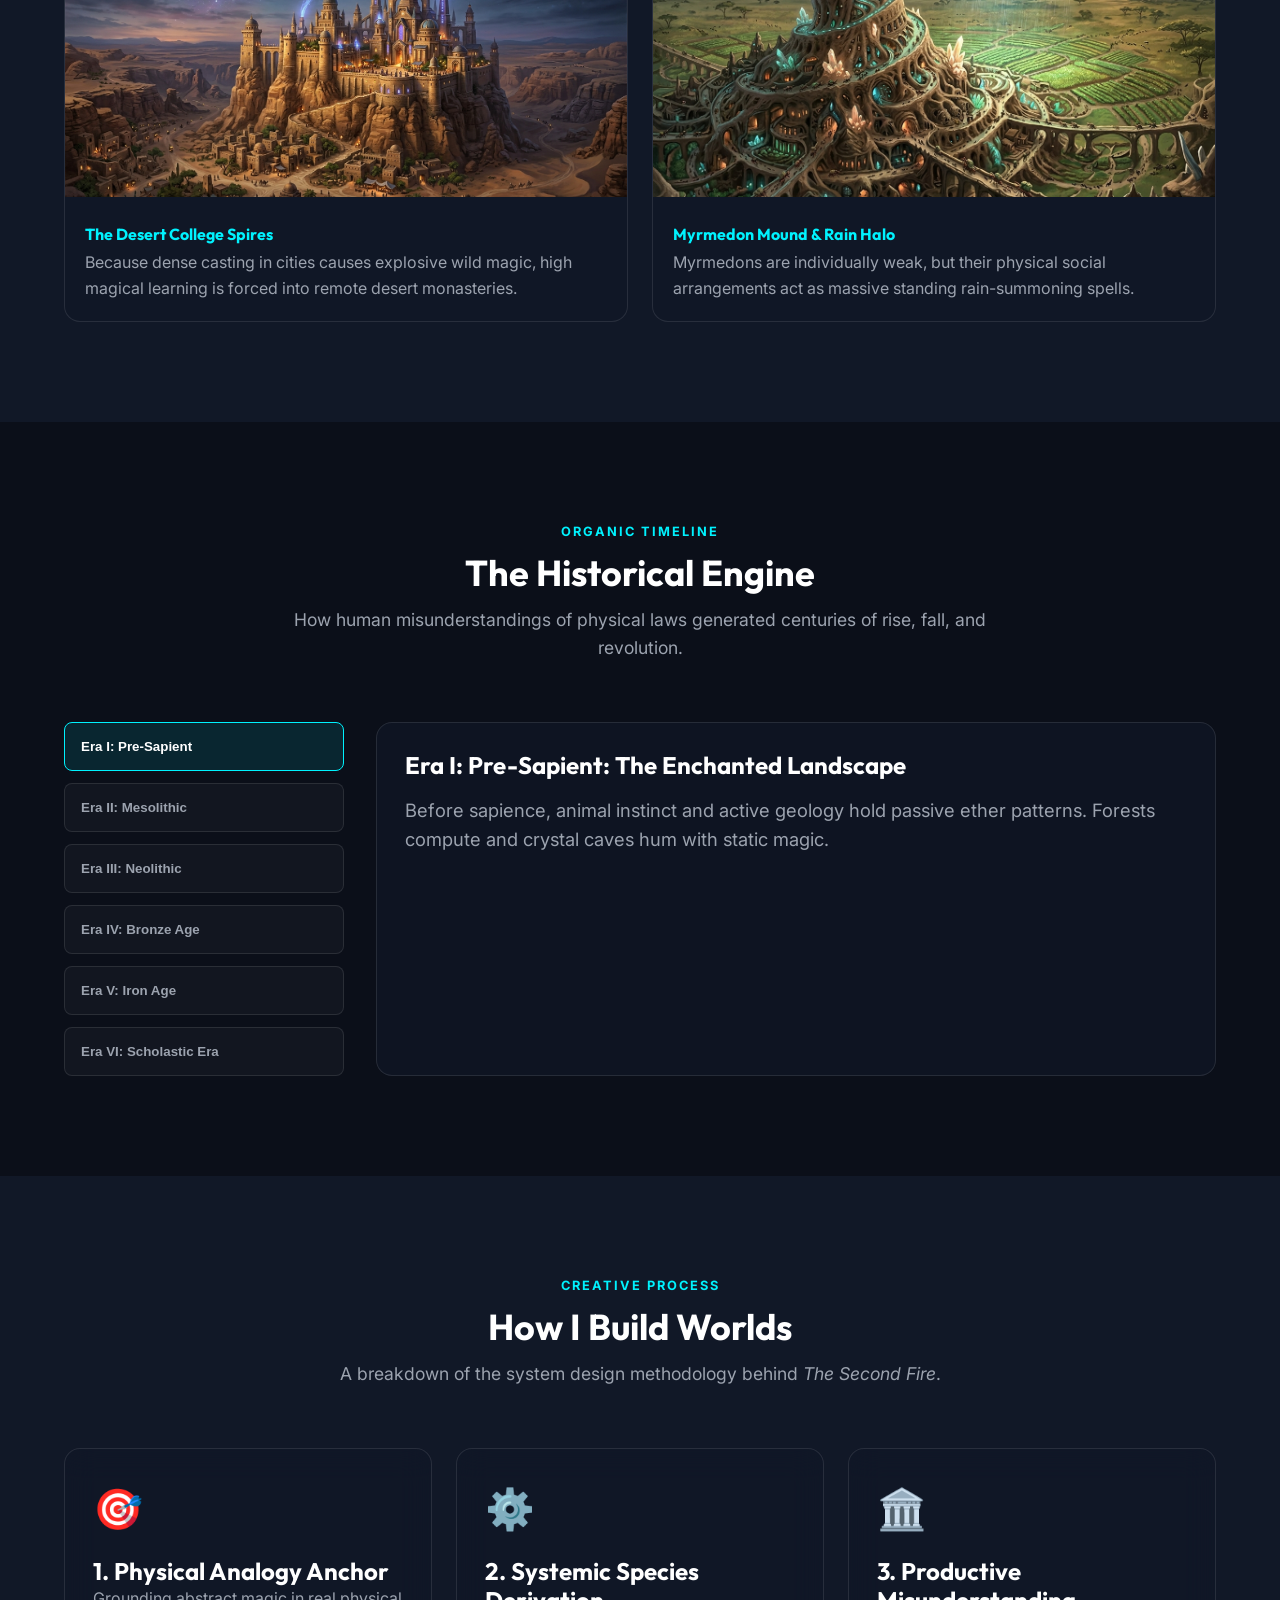
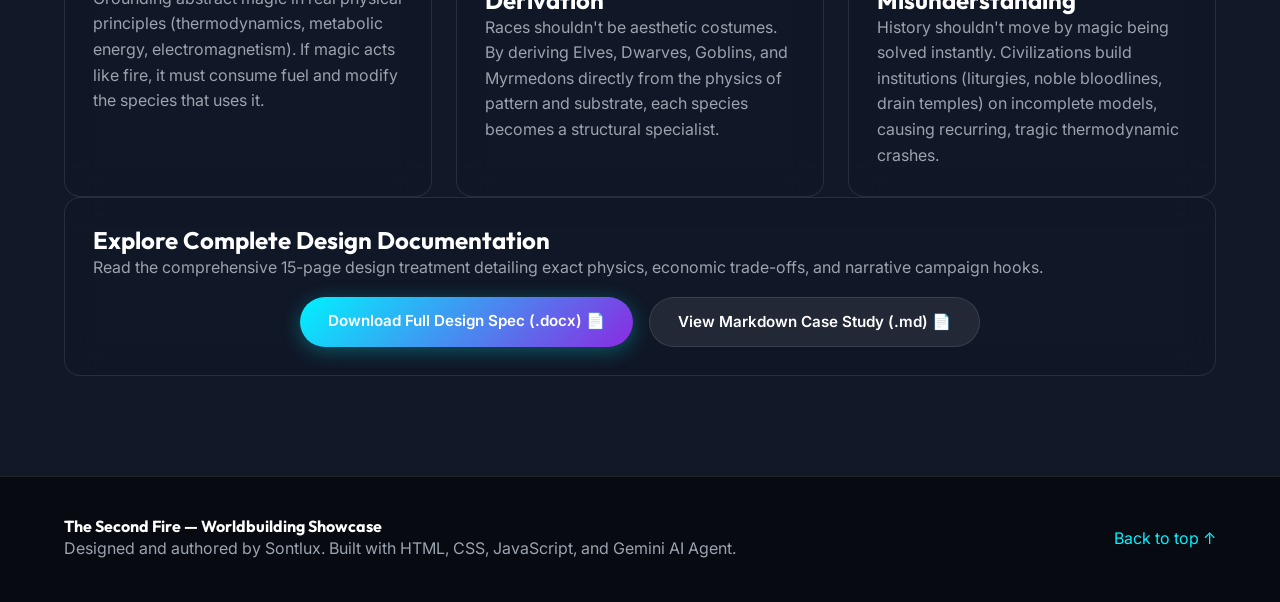
==== commit 2996aec3: "Add concept art image assets and update relative paths" ====
--- a/projects/the-second-fire/index.html
+++ b/projects/the-second-fire/index.html
@@ -39,7 +39,7 @@
         <!-- Hero Section -->
         <section id="hero" class="hero-section">
             <div class="hero-backdrop">
-                <img src="C:/Users/adven/.gemini/antigravity/brain/796a590e-9b4f-4f6d-92c0-e462bbb35b74/second_fire_hero_1784848595653.jpg" alt="The Second Fire Concept Art" class="hero-img">
+                <img src="assets/images/second_fire_hero.jpg" alt="The Second Fire Concept Art" class="hero-img">
                 <div class="hero-overlay"></div>
             </div>
             <div class="hero-content">
@@ -249,7 +249,7 @@
 
                 <div class="gallery-grid">
                     <div class="gallery-card">
-                        <img src="C:/Users/adven/.gemini/antigravity/brain/796a590e-9b4f-4f6d-92c0-e462bbb35b74/elven_groove_1784848604758.jpg" alt="Elven Obsessive Grooving Forest" class="gallery-img">
+                        <img src="assets/images/elven_groove.jpg" alt="Elven Obsessive Grooving Forest" class="gallery-img">
                         <div class="gallery-info">
                             <h4>Elven Obsessive & Water-Memory</h4>
                             <p>A solitary elf gardener weaving centuries of continuous intention into elderwood roots, grooving the local substrate.</p>
@@ -257,7 +257,7 @@
                     </div>
 
                     <div class="gallery-card">
-                        <img src="C:/Users/adven/.gemini/antigravity/brain/796a590e-9b4f-4f6d-92c0-e462bbb35b74/dwarf_quartz_1784848615306.jpg" alt="Quartz Dwarf Terroir Cognition" class="gallery-img">
+                        <img src="assets/images/dwarf_quartz.jpg" alt="Quartz Dwarf Terroir Cognition" class="gallery-img">
                         <div class="gallery-info">
                             <h4>Quartz Dwarf & Terroir Cognition</h4>
                             <p>Dwarves do not have magic inside them; they offload cognition into raw quartz geodes and stone lattices around them.</p>
@@ -265,7 +265,7 @@
                     </div>
 
                     <div class="gallery-card">
-                        <img src="C:/Users/adven/.gemini/antigravity/brain/796a590e-9b4f-4f6d-92c0-e462bbb35b74/remote_college_1784848622939.jpg" alt="Remote Desert College" class="gallery-img">
+                        <img src="assets/images/remote_college.jpg" alt="Remote Desert College" class="gallery-img">
                         <div class="gallery-info">
                             <h4>The Desert College Spires</h4>
                             <p>Because dense casting in cities causes explosive wild magic, high magical learning is forced into remote desert monasteries.</p>
@@ -273,7 +273,7 @@
                     </div>
 
                     <div class="gallery-card">
-                        <img src="C:/Users/adven/.gemini/antigravity/brain/796a590e-9b4f-4f6d-92c0-e462bbb35b74/myrmedon_spire_1784848631031.jpg" alt="Myrmedon Society Spell" class="gallery-img">
+                        <img src="assets/images/myrmedon_spire.jpg" alt="Myrmedon Society Spell" class="gallery-img">
                         <div class="gallery-info">
                             <h4>Myrmedon Mound & Rain Halo</h4>
                             <p>Myrmedons are individually weak, but their physical social arrangements act as massive standing rain-summoning spells.</p>
